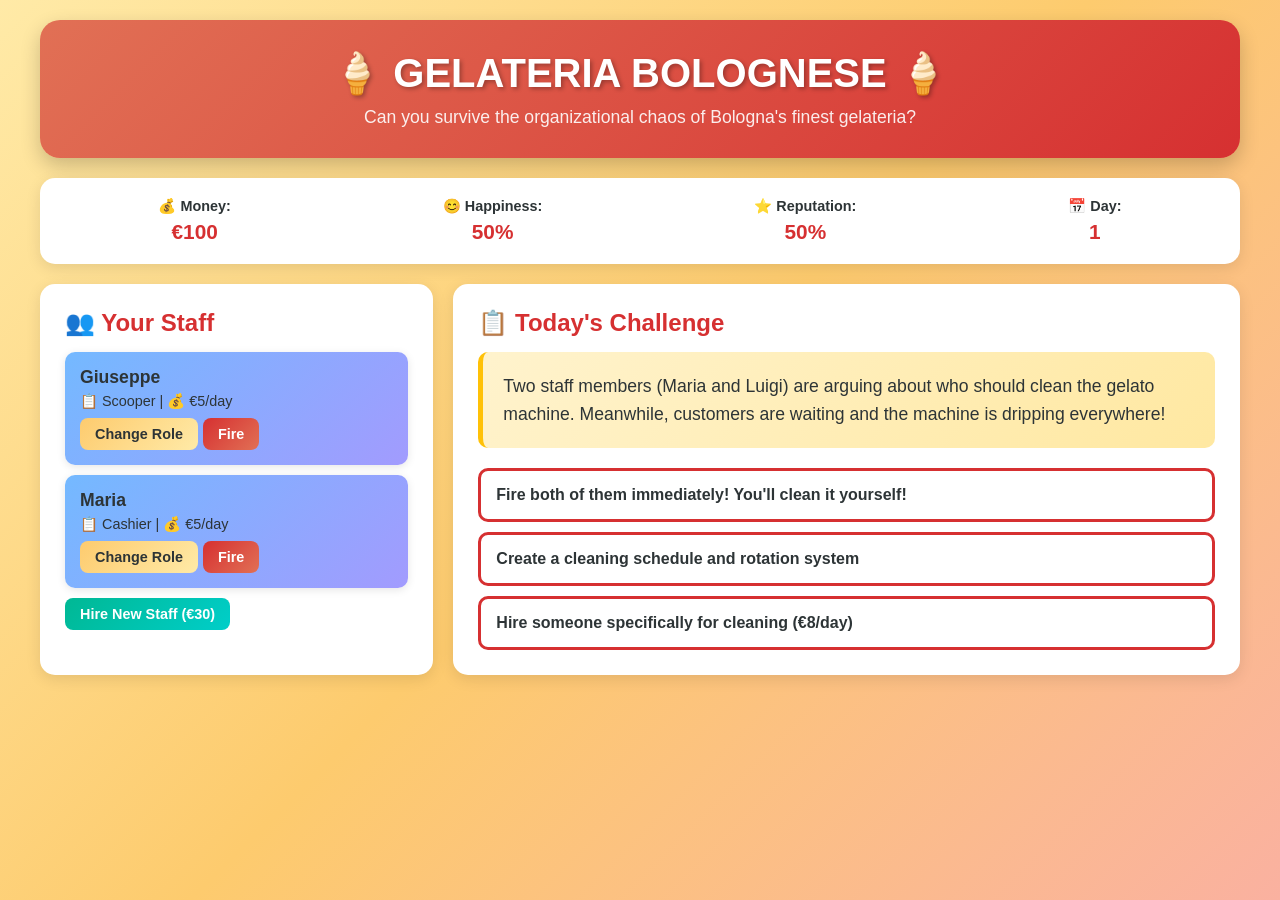
==== index.html @ 058b32d7 "Add Gelateria Bolognese organizational design game Created a humorous browser-based game about manag" ====
<!DOCTYPE html>
<html lang="it">
<head>
    <meta charset="UTF-8">
    <meta name="viewport" content="width=device-width, initial-scale=1.0">
    <title>Gelateria Bolognese - Organizational Chaos!</title>
    <link rel="stylesheet" href="style.css">
</head>
<body>
    <div class="container">
        <header>
            <h1>🍦 GELATERIA BOLOGNESE 🍦</h1>
            <p class="subtitle">Can you survive the organizational chaos of Bologna's finest gelateria?</p>
        </header>

        <div class="stats-bar">
            <div class="stat">
                <span class="label">💰 Money:</span>
                <span id="money" class="value">€100</span>
            </div>
            <div class="stat">
                <span class="label">😊 Happiness:</span>
                <span id="happiness" class="value">50%</span>
            </div>
            <div class="stat">
                <span class="label">⭐ Reputation:</span>
                <span id="reputation" class="value">50%</span>
            </div>
            <div class="stat">
                <span class="label">📅 Day:</span>
                <span id="day" class="value">1</span>
            </div>
        </div>

        <div class="main-content">
            <div class="staff-section">
                <h2>👥 Your Staff</h2>
                <div id="staff-list" class="staff-list"></div>
                <button id="hire-btn" class="btn btn-primary" style="margin-top: 10px;">Hire New Staff (€30)</button>
            </div>

            <div class="scenario-section">
                <h2>📋 Today's Challenge</h2>
                <div id="scenario" class="scenario-card">
                    <p class="scenario-text">Welcome to your new gelateria in Bologna! The university students are flooding in, tourists are confused about the menu, and your nonna keeps complaining the stracciatella isn't authentic enough. Let's see if you can handle this!</p>
                </div>
                <div id="choices" class="choices"></div>
            </div>
        </div>

        <div id="game-over" class="game-over hidden">
            <h2>Game Over!</h2>
            <p id="game-over-message"></p>
            <button id="restart-btn" class="btn btn-primary">Start New Gelateria</button>
        </div>
    </div>

    <script src="game.js"></script>
</body>
</html>
---- style.css ----
* {
    margin: 0;
    padding: 0;
    box-sizing: border-box;
}

body {
    font-family: 'Comic Sans MS', 'Arial', sans-serif;
    background: linear-gradient(135deg, #ffeaa7 0%, #fdcb6e 50%, #fab1a0 100%);
    min-height: 100vh;
    padding: 20px;
}

.container {
    max-width: 1200px;
    margin: 0 auto;
}

header {
    background: linear-gradient(135deg, #e17055 0%, #d63031 100%);
    color: white;
    padding: 30px;
    border-radius: 20px;
    text-align: center;
    box-shadow: 0 8px 20px rgba(0, 0, 0, 0.2);
    margin-bottom: 20px;
}

h1 {
    font-size: 2.5em;
    margin-bottom: 10px;
    text-shadow: 2px 2px 4px rgba(0, 0, 0, 0.3);
}

.subtitle {
    font-size: 1.1em;
    opacity: 0.9;
}

.stats-bar {
    display: flex;
    gap: 15px;
    justify-content: space-around;
    flex-wrap: wrap;
    background: white;
    padding: 20px;
    border-radius: 15px;
    box-shadow: 0 4px 15px rgba(0, 0, 0, 0.1);
    margin-bottom: 20px;
}

.stat {
    display: flex;
    flex-direction: column;
    align-items: center;
    gap: 5px;
}

.label {
    font-weight: bold;
    color: #2d3436;
    font-size: 0.9em;
}

.value {
    font-size: 1.3em;
    font-weight: bold;
    color: #d63031;
}

.main-content {
    display: grid;
    grid-template-columns: 1fr 2fr;
    gap: 20px;
    margin-bottom: 20px;
}

@media (max-width: 768px) {
    .main-content {
        grid-template-columns: 1fr;
    }
}

.staff-section, .scenario-section {
    background: white;
    padding: 25px;
    border-radius: 15px;
    box-shadow: 0 4px 15px rgba(0, 0, 0, 0.1);
}

h2 {
    color: #d63031;
    margin-bottom: 15px;
    font-size: 1.5em;
}

.staff-list {
    display: flex;
    flex-direction: column;
    gap: 10px;
}

.staff-member {
    background: linear-gradient(135deg, #74b9ff 0%, #a29bfe 100%);
    padding: 15px;
    border-radius: 10px;
    box-shadow: 0 2px 8px rgba(0, 0, 0, 0.1);
    transition: transform 0.2s;
}

.staff-member:hover {
    transform: translateY(-2px);
}

.staff-name {
    font-weight: bold;
    font-size: 1.1em;
    color: #2d3436;
    margin-bottom: 5px;
}

.staff-role {
    color: #2d3436;
    font-size: 0.9em;
    margin-bottom: 8px;
}

.staff-actions {
    display: flex;
    gap: 5px;
    flex-wrap: wrap;
}

.btn {
    padding: 8px 15px;
    border: none;
    border-radius: 8px;
    font-weight: bold;
    cursor: pointer;
    transition: all 0.2s;
    font-size: 0.9em;
}

.btn:hover {
    transform: scale(1.05);
}

.btn-primary {
    background: linear-gradient(135deg, #00b894 0%, #00cec9 100%);
    color: white;
}

.btn-secondary {
    background: linear-gradient(135deg, #fdcb6e 0%, #ffeaa7 100%);
    color: #2d3436;
}

.btn-danger {
    background: linear-gradient(135deg, #d63031 0%, #e17055 100%);
    color: white;
}

.btn:disabled {
    opacity: 0.5;
    cursor: not-allowed;
    transform: none;
}

.scenario-card {
    background: linear-gradient(135deg, #fff3cd 0%, #ffe8a1 100%);
    padding: 20px;
    border-radius: 10px;
    border-left: 5px solid #ffc107;
    margin-bottom: 20px;
}

.scenario-text {
    font-size: 1.1em;
    line-height: 1.6;
    color: #2d3436;
}

.choices {
    display: flex;
    flex-direction: column;
    gap: 10px;
}

.choice-btn {
    background: white;
    border: 3px solid #d63031;
    padding: 15px;
    border-radius: 10px;
    cursor: pointer;
    font-size: 1em;
    font-weight: bold;
    color: #2d3436;
    transition: all 0.3s;
    text-align: left;
}

.choice-btn:hover {
    background: #d63031;
    color: white;
    transform: translateX(10px);
}

.game-over {
    background: white;
    padding: 40px;
    border-radius: 15px;
    text-align: center;
    box-shadow: 0 8px 25px rgba(0, 0, 0, 0.2);
}

.game-over h2 {
    font-size: 2.5em;
    margin-bottom: 20px;
}

.game-over p {
    font-size: 1.2em;
    margin-bottom: 20px;
    line-height: 1.6;
}

.hidden {
    display: none;
}

.notification {
    position: fixed;
    top: 20px;
    right: 20px;
    background: white;
    padding: 15px 25px;
    border-radius: 10px;
    box-shadow: 0 4px 15px rgba(0, 0, 0, 0.2);
    animation: slideIn 0.3s ease-out;
    z-index: 1000;
    max-width: 300px;
}

@keyframes slideIn {
    from {
        transform: translateX(400px);
        opacity: 0;
    }
    to {
        transform: translateX(0);
        opacity: 1;
    }
}

.notification.success {
    border-left: 5px solid #00b894;
}

.notification.error {
    border-left: 5px solid #d63031;
}

.notification.warning {
    border-left: 5px solid #fdcb6e;
}
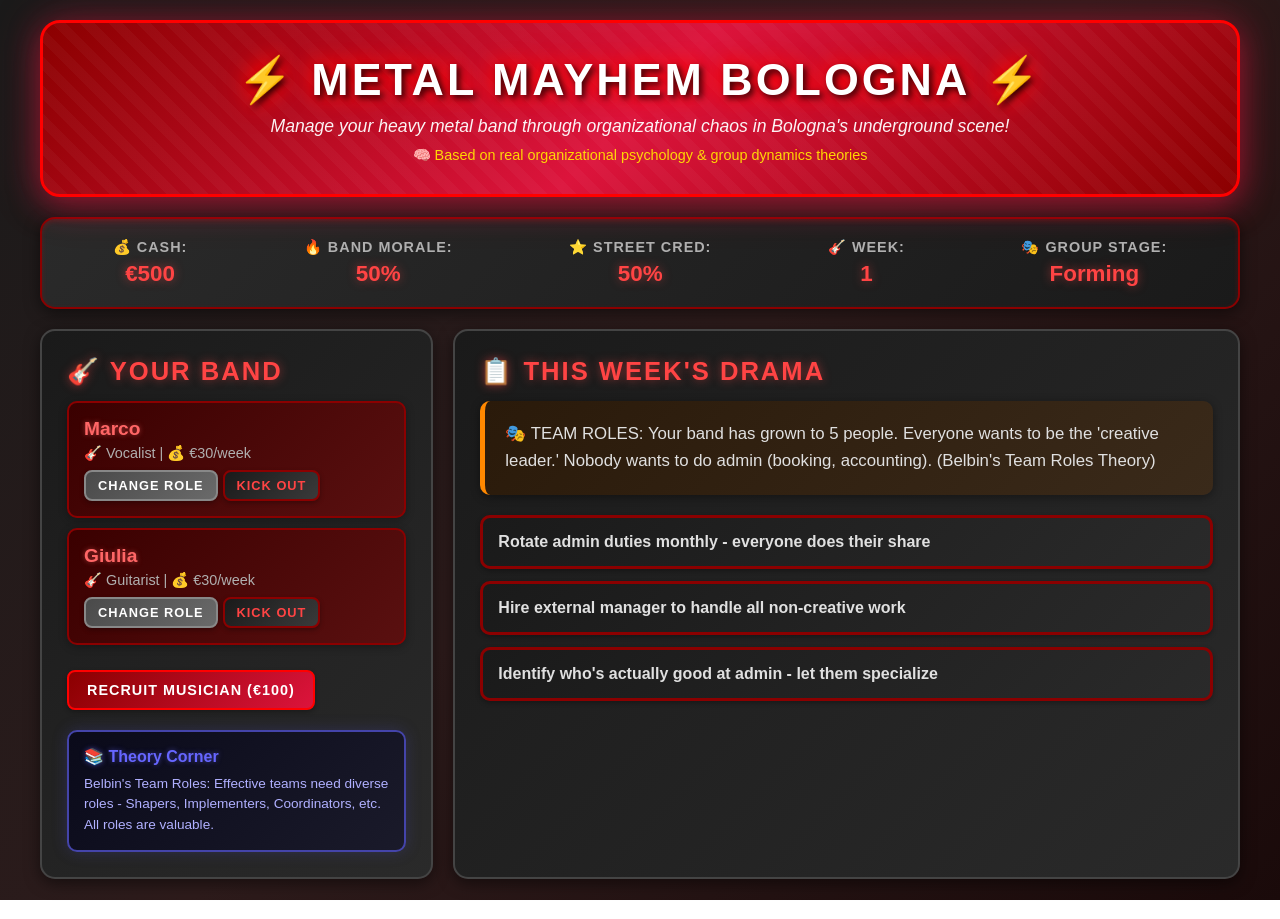
==== commit 5d200cc5: "Transform game into Metal Mayhem Bologna - organizational psychology rock band manager - Replace gel" ====
--- a/index.html
+++ b/index.html
@@ -3,46 +3,55 @@
 <head>
     <meta charset="UTF-8">
     <meta name="viewport" content="width=device-width, initial-scale=1.0">
-    <title>Gelateria Bolognese - Organizational Chaos!</title>
+    <title>⚡ METAL MAYHEM BOLOGNA ⚡ - Rock Band Chaos Manager</title>
     <link rel="stylesheet" href="style.css">
 </head>
 <body>
     <div class="container">
         <header>
-            <h1>🍦 GELATERIA BOLOGNESE 🍦</h1>
-            <p class="subtitle">Can you survive the organizational chaos of Bologna's finest gelateria?</p>
+            <h1>⚡ METAL MAYHEM BOLOGNA ⚡</h1>
+            <p class="subtitle">Manage your heavy metal band through organizational chaos in Bologna's underground scene!</p>
+            <p class="psych-note">🧠 Based on real organizational psychology & group dynamics theories</p>
         </header>
 
         <div class="stats-bar">
             <div class="stat">
-                <span class="label">💰 Money:</span>
-                <span id="money" class="value">€100</span>
+                <span class="label">💰 Cash:</span>
+                <span id="money" class="value">€500</span>
             </div>
             <div class="stat">
-                <span class="label">😊 Happiness:</span>
+                <span class="label">🔥 Band Morale:</span>
                 <span id="happiness" class="value">50%</span>
             </div>
             <div class="stat">
-                <span class="label">⭐ Reputation:</span>
+                <span class="label">⭐ Street Cred:</span>
                 <span id="reputation" class="value">50%</span>
             </div>
             <div class="stat">
-                <span class="label">📅 Day:</span>
+                <span class="label">🎸 Week:</span>
                 <span id="day" class="value">1</span>
+            </div>
+            <div class="stat">
+                <span class="label">🎭 Group Stage:</span>
+                <span id="group-stage" class="value">Forming</span>
             </div>
         </div>
 
         <div class="main-content">
             <div class="staff-section">
-                <h2>👥 Your Staff</h2>
+                <h2>🎸 Your Band</h2>
                 <div id="staff-list" class="staff-list"></div>
-                <button id="hire-btn" class="btn btn-primary" style="margin-top: 10px;">Hire New Staff (€30)</button>
+                <button id="hire-btn" class="btn btn-primary" style="margin-top: 10px;">Recruit Musician (€100)</button>
+                <div class="theory-box">
+                    <h3>📚 Theory Corner</h3>
+                    <p id="theory-text">Tuckman's Model: Every team goes through stages - Forming, Storming, Norming, Performing. Navigate conflicts wisely!</p>
+                </div>
             </div>
 
             <div class="scenario-section">
-                <h2>📋 Today's Challenge</h2>
+                <h2>📋 This Week's Drama</h2>
                 <div id="scenario" class="scenario-card">
-                    <p class="scenario-text">Welcome to your new gelateria in Bologna! The university students are flooding in, tourists are confused about the menu, and your nonna keeps complaining the stracciatella isn't authentic enough. Let's see if you can handle this!</p>
+                    <p class="scenario-text">Welcome to Bologna's underground metal scene! You've just formed a band and rented a dingy practice space near Piazza Maggiore. The local venues are skeptical, your bandmates barely know each other, and your amplifier keeps blowing fuses. Can you navigate the chaos and become legends?</p>
                 </div>
                 <div id="choices" class="choices"></div>
             </div>
@@ -51,7 +60,7 @@
         <div id="game-over" class="game-over hidden">
             <h2>Game Over!</h2>
             <p id="game-over-message"></p>
-            <button id="restart-btn" class="btn btn-primary">Start New Gelateria</button>
+            <button id="restart-btn" class="btn btn-primary">Form New Band</button>
         </div>
     </div>
 
--- a/style.css
+++ b/style.css
@@ -5,10 +5,12 @@
 }
 
 body {
-    font-family: 'Comic Sans MS', 'Arial', sans-serif;
-    background: linear-gradient(135deg, #ffeaa7 0%, #fdcb6e 50%, #fab1a0 100%);
+    font-family: 'Impact', 'Arial Black', sans-serif;
+    background: linear-gradient(135deg, #1a1a1a 0%, #2d1b1b 50%, #1a0a0a 100%);
+    background-attachment: fixed;
     min-height: 100vh;
     padding: 20px;
+    color: #e0e0e0;
 }
 
 .container {
@@ -17,24 +19,64 @@
 }
 
 header {
-    background: linear-gradient(135deg, #e17055 0%, #d63031 100%);
+    background: linear-gradient(135deg, #8b0000 0%, #dc143c 50%, #8b0000 100%);
     color: white;
     padding: 30px;
     border-radius: 20px;
     text-align: center;
-    box-shadow: 0 8px 20px rgba(0, 0, 0, 0.2);
-    margin-bottom: 20px;
+    box-shadow: 0 8px 30px rgba(220, 20, 60, 0.5),
+                0 0 50px rgba(220, 20, 60, 0.3);
+    margin-bottom: 20px;
+    border: 3px solid #ff0000;
+    position: relative;
+    overflow: hidden;
+}
+
+header::before {
+    content: '';
+    position: absolute;
+    top: -50%;
+    left: -50%;
+    width: 200%;
+    height: 200%;
+    background: repeating-linear-gradient(
+        45deg,
+        transparent,
+        transparent 10px,
+        rgba(255, 255, 255, 0.03) 10px,
+        rgba(255, 255, 255, 0.03) 20px
+    );
+    animation: metal-shine 20s linear infinite;
+    pointer-events: none;
+}
+
+@keyframes metal-shine {
+    0% { transform: translate(-25%, -25%); }
+    100% { transform: translate(25%, 25%); }
 }
 
 h1 {
-    font-size: 2.5em;
+    font-size: 2.8em;
     margin-bottom: 10px;
-    text-shadow: 2px 2px 4px rgba(0, 0, 0, 0.3);
+    text-shadow: 3px 3px 6px rgba(0, 0, 0, 0.8),
+                 0 0 20px #ff0000,
+                 0 0 30px #ff0000;
+    letter-spacing: 3px;
+    position: relative;
 }
 
 .subtitle {
     font-size: 1.1em;
-    opacity: 0.9;
+    opacity: 0.95;
+    font-family: 'Arial', sans-serif;
+    font-style: italic;
+}
+
+.psych-note {
+    font-size: 0.9em;
+    margin-top: 10px;
+    color: #ffd700;
+    font-family: 'Arial', sans-serif;
 }
 
 .stats-bar {
@@ -42,11 +84,13 @@
     gap: 15px;
     justify-content: space-around;
     flex-wrap: wrap;
-    background: white;
+    background: linear-gradient(135deg, #2a2a2a 0%, #1a1a1a 100%);
     padding: 20px;
     border-radius: 15px;
-    box-shadow: 0 4px 15px rgba(0, 0, 0, 0.1);
-    margin-bottom: 20px;
+    box-shadow: 0 4px 15px rgba(0, 0, 0, 0.5),
+                inset 0 2px 5px rgba(255, 0, 0, 0.2);
+    margin-bottom: 20px;
+    border: 2px solid #8b0000;
 }
 
 .stat {
@@ -58,14 +102,17 @@
 
 .label {
     font-weight: bold;
-    color: #2d3436;
+    color: #b0b0b0;
     font-size: 0.9em;
+    text-transform: uppercase;
+    letter-spacing: 1px;
 }
 
 .value {
-    font-size: 1.3em;
-    font-weight: bold;
-    color: #d63031;
+    font-size: 1.4em;
+    font-weight: bold;
+    color: #ff4444;
+    text-shadow: 0 0 10px rgba(255, 68, 68, 0.5);
 }
 
 .main-content {
@@ -82,47 +129,57 @@
 }
 
 .staff-section, .scenario-section {
-    background: white;
+    background: linear-gradient(135deg, #1a1a1a 0%, #2a2a2a 100%);
     padding: 25px;
     border-radius: 15px;
-    box-shadow: 0 4px 15px rgba(0, 0, 0, 0.1);
+    box-shadow: 0 4px 15px rgba(0, 0, 0, 0.5);
+    border: 2px solid #444;
 }
 
 h2 {
-    color: #d63031;
+    color: #ff4444;
     margin-bottom: 15px;
-    font-size: 1.5em;
+    font-size: 1.6em;
+    text-shadow: 0 0 10px rgba(255, 68, 68, 0.5);
+    text-transform: uppercase;
+    letter-spacing: 2px;
 }
 
 .staff-list {
     display: flex;
     flex-direction: column;
     gap: 10px;
+    margin-bottom: 15px;
 }
 
 .staff-member {
-    background: linear-gradient(135deg, #74b9ff 0%, #a29bfe 100%);
+    background: linear-gradient(135deg, #3a0000 0%, #5a1010 100%);
     padding: 15px;
     border-radius: 10px;
-    box-shadow: 0 2px 8px rgba(0, 0, 0, 0.1);
-    transition: transform 0.2s;
+    box-shadow: 0 2px 8px rgba(0, 0, 0, 0.3);
+    transition: all 0.3s;
+    border: 2px solid #8b0000;
 }
 
 .staff-member:hover {
     transform: translateY(-2px);
+    box-shadow: 0 4px 15px rgba(220, 20, 60, 0.4);
+    border-color: #dc143c;
 }
 
 .staff-name {
     font-weight: bold;
-    font-size: 1.1em;
-    color: #2d3436;
+    font-size: 1.2em;
+    color: #ff6666;
     margin-bottom: 5px;
+    text-shadow: 0 0 5px rgba(255, 102, 102, 0.5);
 }
 
 .staff-role {
-    color: #2d3436;
+    color: #b0b0b0;
     font-size: 0.9em;
     margin-bottom: 8px;
+    font-family: 'Arial', sans-serif;
 }
 
 .staff-actions {
@@ -132,32 +189,51 @@
 }
 
 .btn {
-    padding: 8px 15px;
+    padding: 10px 18px;
     border: none;
     border-radius: 8px;
     font-weight: bold;
     cursor: pointer;
-    transition: all 0.2s;
+    transition: all 0.3s;
     font-size: 0.9em;
+    text-transform: uppercase;
+    letter-spacing: 1px;
+    box-shadow: 0 2px 5px rgba(0, 0, 0, 0.3);
 }
 
 .btn:hover {
     transform: scale(1.05);
+    box-shadow: 0 4px 10px rgba(0, 0, 0, 0.5);
 }
 
 .btn-primary {
-    background: linear-gradient(135deg, #00b894 0%, #00cec9 100%);
+    background: linear-gradient(135deg, #8b0000 0%, #dc143c 100%);
     color: white;
+    border: 2px solid #ff0000;
+}
+
+.btn-primary:hover {
+    background: linear-gradient(135deg, #dc143c 0%, #ff0000 100%);
 }
 
 .btn-secondary {
-    background: linear-gradient(135deg, #fdcb6e 0%, #ffeaa7 100%);
-    color: #2d3436;
+    background: linear-gradient(135deg, #4a4a4a 0%, #6a6a6a 100%);
+    color: white;
+    border: 2px solid #888;
+}
+
+.btn-secondary:hover {
+    background: linear-gradient(135deg, #6a6a6a 0%, #8a8a8a 100%);
 }
 
 .btn-danger {
-    background: linear-gradient(135deg, #d63031 0%, #e17055 100%);
-    color: white;
+    background: linear-gradient(135deg, #1a1a1a 0%, #3a3a3a 100%);
+    color: #ff4444;
+    border: 2px solid #8b0000;
+}
+
+.btn-danger:hover {
+    background: linear-gradient(135deg, #3a3a3a 0%, #5a5a5a 100%);
 }
 
 .btn:disabled {
@@ -166,62 +242,100 @@
     transform: none;
 }
 
+.btn-small {
+    padding: 6px 12px;
+    font-size: 0.8em;
+}
+
+.theory-box {
+    margin-top: 20px;
+    background: linear-gradient(135deg, #0a0a1a 0%, #1a1a2a 100%);
+    padding: 15px;
+    border-radius: 10px;
+    border: 2px solid #4444aa;
+    box-shadow: 0 0 15px rgba(68, 68, 170, 0.3);
+}
+
+.theory-box h3 {
+    color: #6666ff;
+    font-size: 1em;
+    margin-bottom: 8px;
+    text-shadow: 0 0 5px rgba(102, 102, 255, 0.5);
+}
+
+.theory-box p {
+    color: #b0b0ff;
+    font-size: 0.85em;
+    line-height: 1.5;
+    font-family: 'Arial', sans-serif;
+}
+
 .scenario-card {
-    background: linear-gradient(135deg, #fff3cd 0%, #ffe8a1 100%);
+    background: linear-gradient(135deg, #2a1a0a 0%, #3a2a1a 100%);
     padding: 20px;
     border-radius: 10px;
-    border-left: 5px solid #ffc107;
-    margin-bottom: 20px;
+    border-left: 5px solid #ff8800;
+    margin-bottom: 20px;
+    box-shadow: 0 2px 10px rgba(0, 0, 0, 0.4);
 }
 
 .scenario-text {
-    font-size: 1.1em;
+    font-size: 1.05em;
     line-height: 1.6;
-    color: #2d3436;
+    color: #e0e0e0;
+    font-family: 'Arial', sans-serif;
 }
 
 .choices {
     display: flex;
     flex-direction: column;
-    gap: 10px;
+    gap: 12px;
 }
 
 .choice-btn {
-    background: white;
-    border: 3px solid #d63031;
+    background: linear-gradient(135deg, #1a1a1a 0%, #2a2a2a 100%);
+    border: 3px solid #8b0000;
     padding: 15px;
     border-radius: 10px;
     cursor: pointer;
     font-size: 1em;
     font-weight: bold;
-    color: #2d3436;
+    color: #e0e0e0;
     transition: all 0.3s;
     text-align: left;
+    font-family: 'Arial', sans-serif;
+    box-shadow: 0 2px 5px rgba(0, 0, 0, 0.3);
 }
 
 .choice-btn:hover {
-    background: #d63031;
+    background: linear-gradient(135deg, #8b0000 0%, #dc143c 100%);
     color: white;
     transform: translateX(10px);
+    border-color: #ff0000;
+    box-shadow: 0 4px 15px rgba(220, 20, 60, 0.5);
 }
 
 .game-over {
-    background: white;
+    background: linear-gradient(135deg, #1a1a1a 0%, #2a2a2a 100%);
     padding: 40px;
     border-radius: 15px;
     text-align: center;
-    box-shadow: 0 8px 25px rgba(0, 0, 0, 0.2);
+    box-shadow: 0 8px 30px rgba(0, 0, 0, 0.7);
+    border: 3px solid #8b0000;
 }
 
 .game-over h2 {
     font-size: 2.5em;
     margin-bottom: 20px;
+    color: #ff4444;
 }
 
 .game-over p {
     font-size: 1.2em;
     margin-bottom: 20px;
     line-height: 1.6;
+    color: #e0e0e0;
+    font-family: 'Arial', sans-serif;
 }
 
 .hidden {
@@ -232,13 +346,16 @@
     position: fixed;
     top: 20px;
     right: 20px;
-    background: white;
+    background: linear-gradient(135deg, #1a1a1a 0%, #2a2a2a 100%);
     padding: 15px 25px;
     border-radius: 10px;
-    box-shadow: 0 4px 15px rgba(0, 0, 0, 0.2);
+    box-shadow: 0 4px 20px rgba(0, 0, 0, 0.7);
     animation: slideIn 0.3s ease-out;
     z-index: 1000;
-    max-width: 300px;
+    max-width: 350px;
+    border: 2px solid #8b0000;
+    color: #e0e0e0;
+    font-family: 'Arial', sans-serif;
 }
 
 @keyframes slideIn {
@@ -253,13 +370,16 @@
 }
 
 .notification.success {
-    border-left: 5px solid #00b894;
+    border-left: 5px solid #00ff00;
+    box-shadow: 0 4px 20px rgba(0, 255, 0, 0.3);
 }
 
 .notification.error {
-    border-left: 5px solid #d63031;
+    border-left: 5px solid #ff0000;
+    box-shadow: 0 4px 20px rgba(255, 0, 0, 0.3);
 }
 
 .notification.warning {
-    border-left: 5px solid #fdcb6e;
-}
+    border-left: 5px solid #ffaa00;
+    box-shadow: 0 4px 20px rgba(255, 170, 0, 0.3);
+}
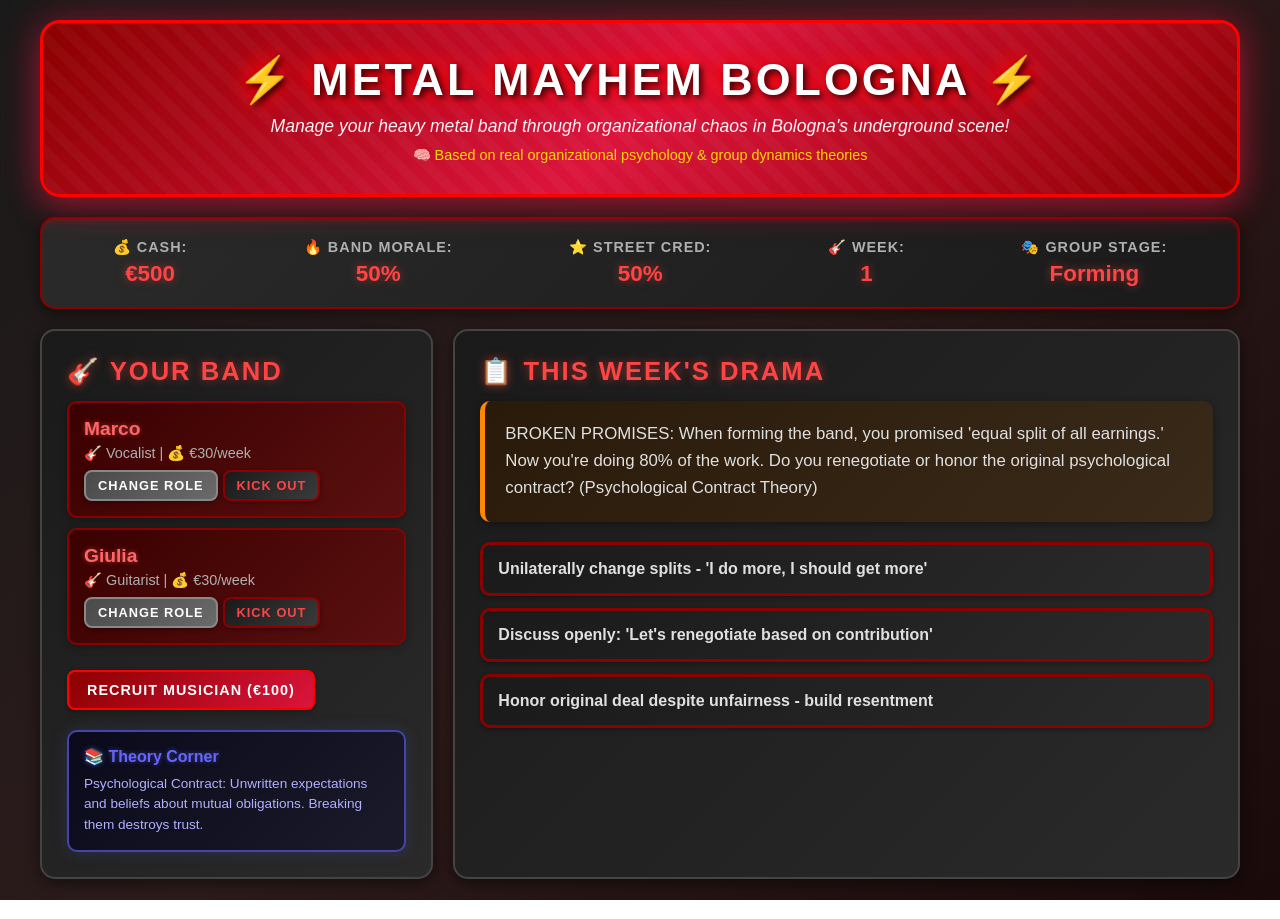
==== commit c35ae71d: "Refactor codebase into ES6 modules with config extraction and save/load - Split monolithic game.js (" ====
--- a/index.html
+++ b/index.html
@@ -64,6 +64,6 @@
         </div>
     </div>
 
-    <script src="game.js"></script>
+    <script type="module" src="game.js"></script>
 </body>
 </html>
